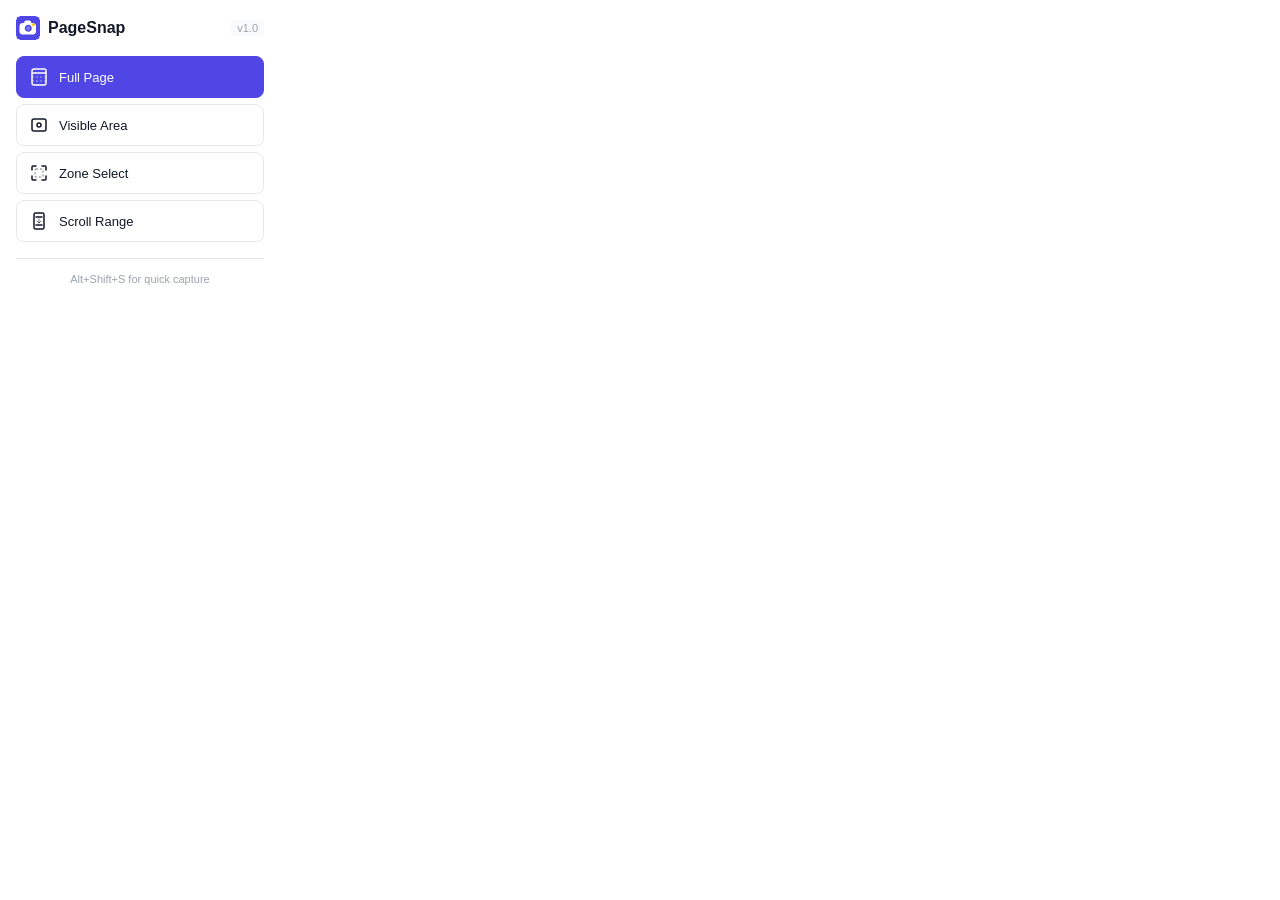
==== popup.html @ 317ad987 "Implement PageSnap Chrome extension MVP Full-page screenshot and annotation Chrome extension built t" ====
<!DOCTYPE html>
<html lang="en">
<head>
  <meta charset="UTF-8">
  <meta name="viewport" content="width=device-width, initial-scale=1.0">
  <title>PageSnap</title>
  <link rel="stylesheet" href="popup.css">
</head>
<body>
  <div id="app">
    <header class="header">
      <div class="logo">
        <img src="icons/icon48.png" alt="PageSnap" width="24" height="24">
        <h1>PageSnap</h1>
      </div>
      <span class="version">v1.0</span>
    </header>

    <section class="capture-modes">
      <button class="capture-btn primary" data-mode="fullpage" title="Capture entire page (Alt+Shift+S)">
        <svg width="20" height="20" viewBox="0 0 20 20" fill="none">
          <rect x="3" y="2" width="14" height="16" rx="2" stroke="currentColor" stroke-width="1.5"/>
          <line x1="3" y1="6" x2="17" y2="6" stroke="currentColor" stroke-width="1.5"/>
          <line x1="3" y1="10" x2="17" y2="10" stroke="currentColor" stroke-width="1" stroke-dasharray="2 2" opacity="0.5"/>
          <line x1="3" y1="14" x2="17" y2="14" stroke="currentColor" stroke-width="1" stroke-dasharray="2 2" opacity="0.5"/>
        </svg>
        <span>Full Page</span>
      </button>

      <button class="capture-btn" data-mode="visible" title="Capture visible area only">
        <svg width="20" height="20" viewBox="0 0 20 20" fill="none">
          <rect x="3" y="4" width="14" height="12" rx="2" stroke="currentColor" stroke-width="1.5"/>
          <circle cx="10" cy="10" r="2" stroke="currentColor" stroke-width="1.5"/>
        </svg>
        <span>Visible Area</span>
      </button>

      <button class="capture-btn" data-mode="zone" title="Select a region to capture">
        <svg width="20" height="20" viewBox="0 0 20 20" fill="none">
          <path d="M3 7V4a1 1 0 011-1h3M13 3h3a1 1 0 011 1v3M17 13v3a1 1 0 01-1 1h-3M7 17H4a1 1 0 01-1-1v-3" stroke="currentColor" stroke-width="1.5" stroke-linecap="round"/>
          <rect x="6" y="6" width="8" height="8" rx="1" stroke="currentColor" stroke-width="1" stroke-dasharray="2 2" opacity="0.6"/>
        </svg>
        <span>Zone Select</span>
      </button>

      <button class="capture-btn" data-mode="scrollrange" title="Capture between two scroll positions">
        <svg width="20" height="20" viewBox="0 0 20 20" fill="none">
          <rect x="5" y="2" width="10" height="16" rx="1.5" stroke="currentColor" stroke-width="1.5"/>
          <line x1="7" y1="6" x2="13" y2="6" stroke="currentColor" stroke-width="1.5" stroke-linecap="round"/>
          <line x1="7" y1="14" x2="13" y2="14" stroke="currentColor" stroke-width="1.5" stroke-linecap="round"/>
          <path d="M10 8v4M8 10l2 2 2-2" stroke="currentColor" stroke-width="1" stroke-linecap="round" stroke-linejoin="round" opacity="0.6"/>
        </svg>
        <span>Scroll Range</span>
      </button>
    </section>

    <section class="recent-section" id="recentSection" style="display:none;">
      <div class="section-header">
        <h2>Recent Captures</h2>
        <button class="text-btn" id="clearHistory">Clear</button>
      </div>
      <div class="recent-grid" id="recentGrid"></div>
    </section>

    <footer class="footer">
      <span class="shortcut-hint">Alt+Shift+S for quick capture</span>
    </footer>
  </div>

  <script src="popup.js"></script>
</body>
</html>
---- popup.css ----
/* PageSnap Popup Styles */

:root {
  --bg-primary: #FFFFFF;
  --bg-secondary: #F9FAFB;
  --bg-hover: #F3F4F6;
  --text-primary: #111827;
  --text-secondary: #6B7280;
  --text-muted: #9CA3AF;
  --accent: #4F46E5;
  --accent-hover: #4338CA;
  --accent-light: #EEF2FF;
  --border: #E5E7EB;
  --shadow: 0 1px 3px rgba(0, 0, 0, 0.08);
  --radius: 8px;
}

@media (prefers-color-scheme: dark) {
  :root {
    --bg-primary: #1F2937;
    --bg-secondary: #111827;
    --bg-hover: #374151;
    --text-primary: #F9FAFB;
    --text-secondary: #9CA3AF;
    --text-muted: #6B7280;
    --accent: #818CF8;
    --accent-hover: #6366F1;
    --accent-light: #1E1B4B;
    --border: #374151;
  }
}

* {
  margin: 0;
  padding: 0;
  box-sizing: border-box;
}

body {
  width: 280px;
  font-family: -apple-system, BlinkMacSystemFont, "Segoe UI", Roboto, sans-serif;
  font-size: 13px;
  background: var(--bg-primary);
  color: var(--text-primary);
}

#app {
  padding: 16px;
}

/* Header */
.header {
  display: flex;
  justify-content: space-between;
  align-items: center;
  margin-bottom: 16px;
}

.logo {
  display: flex;
  align-items: center;
  gap: 8px;
}

.logo img {
  border-radius: 4px;
}

.logo h1 {
  font-size: 16px;
  font-weight: 700;
  color: var(--text-primary);
}

.version {
  font-size: 11px;
  color: var(--text-muted);
  background: var(--bg-secondary);
  padding: 2px 6px;
  border-radius: 4px;
}

/* Capture Modes */
.capture-modes {
  display: flex;
  flex-direction: column;
  gap: 6px;
}

.capture-btn {
  display: flex;
  align-items: center;
  gap: 10px;
  width: 100%;
  padding: 10px 12px;
  border: 1px solid var(--border);
  border-radius: var(--radius);
  background: var(--bg-primary);
  color: var(--text-primary);
  cursor: pointer;
  transition: all 0.15s ease;
  font-size: 13px;
  font-weight: 500;
  text-align: left;
}

.capture-btn:hover {
  background: var(--bg-hover);
  border-color: var(--accent);
}

.capture-btn:active {
  transform: scale(0.98);
}

.capture-btn.primary {
  background: var(--accent);
  color: white;
  border-color: var(--accent);
}

.capture-btn.primary:hover {
  background: var(--accent-hover);
}

.capture-btn svg {
  flex-shrink: 0;
}

/* Recent Captures */
.recent-section {
  margin-top: 16px;
  padding-top: 12px;
  border-top: 1px solid var(--border);
}

.section-header {
  display: flex;
  justify-content: space-between;
  align-items: center;
  margin-bottom: 8px;
}

.section-header h2 {
  font-size: 12px;
  font-weight: 600;
  color: var(--text-secondary);
  text-transform: uppercase;
  letter-spacing: 0.5px;
}

.text-btn {
  background: none;
  border: none;
  color: var(--text-muted);
  font-size: 11px;
  cursor: pointer;
  padding: 2px 4px;
}

.text-btn:hover {
  color: var(--accent);
}

.recent-grid {
  display: grid;
  grid-template-columns: repeat(3, 1fr);
  gap: 6px;
}

.recent-thumb {
  aspect-ratio: 4/3;
  border-radius: 4px;
  overflow: hidden;
  border: 1px solid var(--border);
  cursor: pointer;
  transition: border-color 0.15s;
}

.recent-thumb:hover {
  border-color: var(--accent);
}

.recent-thumb img {
  width: 100%;
  height: 100%;
  object-fit: cover;
}

/* Footer */
.footer {
  margin-top: 16px;
  padding-top: 12px;
  border-top: 1px solid var(--border);
  text-align: center;
}

.shortcut-hint {
  font-size: 11px;
  color: var(--text-muted);
}

/* Loading state */
.capture-btn.loading {
  pointer-events: none;
  opacity: 0.7;
}

.capture-btn.loading::after {
  content: '';
  width: 14px;
  height: 14px;
  border: 2px solid rgba(255,255,255,0.3);
  border-top-color: currentColor;
  border-radius: 50%;
  animation: spin 0.6s linear infinite;
  margin-left: auto;
}

@keyframes spin {
  to { transform: rotate(360deg); }
}
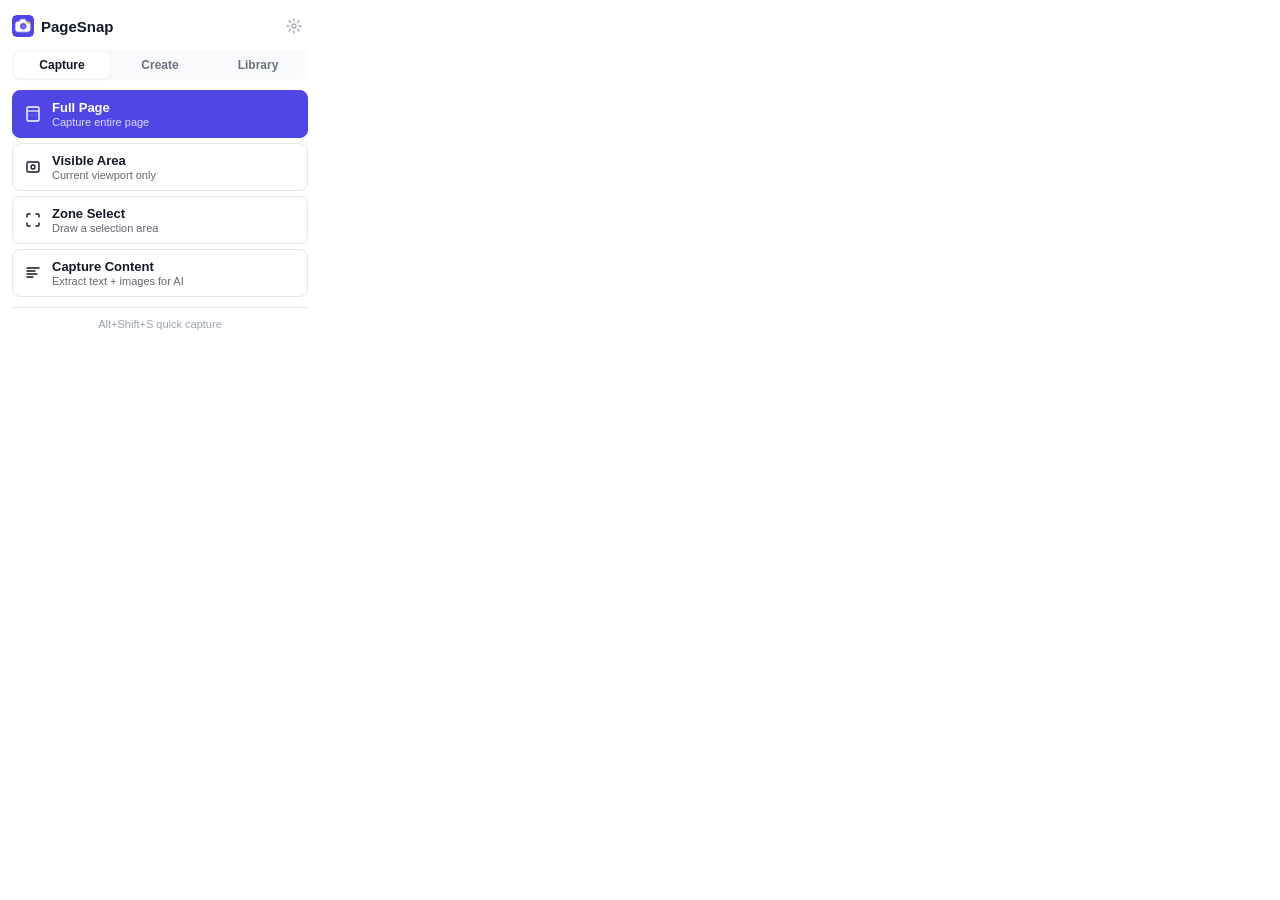
==== commit 324dd0dd: "PageSnap v2: Content capture + AI repurposing engine Major evolution from screenshot tool to content" ====
--- a/popup.html
+++ b/popup.html
@@ -10,60 +10,145 @@
   <div id="app">
     <header class="header">
       <div class="logo">
-        <img src="icons/icon48.png" alt="PageSnap" width="24" height="24">
+        <img src="icons/icon48.png" alt="PageSnap" width="22" height="22">
         <h1>PageSnap</h1>
       </div>
-      <span class="version">v1.0</span>
+      <button class="icon-btn" id="settingsBtn" title="Settings">
+        <svg width="16" height="16" viewBox="0 0 16 16" fill="none">
+          <circle cx="8" cy="8" r="2" stroke="currentColor" stroke-width="1.3"/>
+          <path d="M8 1v2M8 13v2M1 8h2M13 8h2M3.05 3.05l1.41 1.41M11.54 11.54l1.41 1.41M3.05 12.95l1.41-1.41M11.54 4.46l1.41-1.41" stroke="currentColor" stroke-width="1.3" stroke-linecap="round"/>
+        </svg>
+      </button>
     </header>
 
-    <section class="capture-modes">
-      <button class="capture-btn primary" data-mode="fullpage" title="Capture entire page (Alt+Shift+S)">
-        <svg width="20" height="20" viewBox="0 0 20 20" fill="none">
-          <rect x="3" y="2" width="14" height="16" rx="2" stroke="currentColor" stroke-width="1.5"/>
-          <line x1="3" y1="6" x2="17" y2="6" stroke="currentColor" stroke-width="1.5"/>
-          <line x1="3" y1="10" x2="17" y2="10" stroke="currentColor" stroke-width="1" stroke-dasharray="2 2" opacity="0.5"/>
-          <line x1="3" y1="14" x2="17" y2="14" stroke="currentColor" stroke-width="1" stroke-dasharray="2 2" opacity="0.5"/>
-        </svg>
-        <span>Full Page</span>
-      </button>
+    <!-- Tab Selector -->
+    <div class="tabs">
+      <button class="tab active" data-tab="capture">Capture</button>
+      <button class="tab" data-tab="create">Create</button>
+      <button class="tab" data-tab="library">Library</button>
+    </div>
 
-      <button class="capture-btn" data-mode="visible" title="Capture visible area only">
-        <svg width="20" height="20" viewBox="0 0 20 20" fill="none">
-          <rect x="3" y="4" width="14" height="12" rx="2" stroke="currentColor" stroke-width="1.5"/>
-          <circle cx="10" cy="10" r="2" stroke="currentColor" stroke-width="1.5"/>
-        </svg>
-        <span>Visible Area</span>
-      </button>
+    <!-- Capture Tab -->
+    <section class="tab-content active" id="captureTab">
+      <div class="capture-modes">
+        <button class="capture-btn primary" data-mode="fullpage">
+          <svg width="18" height="18" viewBox="0 0 18 18" fill="none">
+            <rect x="3" y="2" width="12" height="14" rx="1.5" stroke="currentColor" stroke-width="1.4"/>
+            <line x1="3" y1="6" x2="15" y2="6" stroke="currentColor" stroke-width="1.2"/>
+            <line x1="3" y1="10" x2="15" y2="10" stroke="currentColor" stroke-width="0.8" stroke-dasharray="2 2" opacity="0.4"/>
+          </svg>
+          <div class="btn-text">
+            <span class="btn-title">Full Page</span>
+            <span class="btn-desc">Capture entire page</span>
+          </div>
+        </button>
 
-      <button class="capture-btn" data-mode="zone" title="Select a region to capture">
-        <svg width="20" height="20" viewBox="0 0 20 20" fill="none">
-          <path d="M3 7V4a1 1 0 011-1h3M13 3h3a1 1 0 011 1v3M17 13v3a1 1 0 01-1 1h-3M7 17H4a1 1 0 01-1-1v-3" stroke="currentColor" stroke-width="1.5" stroke-linecap="round"/>
-          <rect x="6" y="6" width="8" height="8" rx="1" stroke="currentColor" stroke-width="1" stroke-dasharray="2 2" opacity="0.6"/>
-        </svg>
-        <span>Zone Select</span>
-      </button>
+        <button class="capture-btn" data-mode="visible">
+          <svg width="18" height="18" viewBox="0 0 18 18" fill="none">
+            <rect x="3" y="4" width="12" height="10" rx="1.5" stroke="currentColor" stroke-width="1.4"/>
+            <circle cx="9" cy="9" r="2" stroke="currentColor" stroke-width="1.3"/>
+          </svg>
+          <div class="btn-text">
+            <span class="btn-title">Visible Area</span>
+            <span class="btn-desc">Current viewport only</span>
+          </div>
+        </button>
 
-      <button class="capture-btn" data-mode="scrollrange" title="Capture between two scroll positions">
-        <svg width="20" height="20" viewBox="0 0 20 20" fill="none">
-          <rect x="5" y="2" width="10" height="16" rx="1.5" stroke="currentColor" stroke-width="1.5"/>
-          <line x1="7" y1="6" x2="13" y2="6" stroke="currentColor" stroke-width="1.5" stroke-linecap="round"/>
-          <line x1="7" y1="14" x2="13" y2="14" stroke="currentColor" stroke-width="1.5" stroke-linecap="round"/>
-          <path d="M10 8v4M8 10l2 2 2-2" stroke="currentColor" stroke-width="1" stroke-linecap="round" stroke-linejoin="round" opacity="0.6"/>
-        </svg>
-        <span>Scroll Range</span>
-      </button>
+        <button class="capture-btn" data-mode="zone">
+          <svg width="18" height="18" viewBox="0 0 18 18" fill="none">
+            <path d="M3 6V4a1 1 0 011-1h2M12 3h2a1 1 0 011 1v2M15 12v2a1 1 0 01-1 1h-2M6 15H4a1 1 0 01-1-1v-2" stroke="currentColor" stroke-width="1.4" stroke-linecap="round"/>
+          </svg>
+          <div class="btn-text">
+            <span class="btn-title">Zone Select</span>
+            <span class="btn-desc">Draw a selection area</span>
+          </div>
+        </button>
+
+        <button class="capture-btn" data-mode="content">
+          <svg width="18" height="18" viewBox="0 0 18 18" fill="none">
+            <path d="M3 4h12M3 7h8M3 10h10M3 13h6" stroke="currentColor" stroke-width="1.4" stroke-linecap="round"/>
+          </svg>
+          <div class="btn-text">
+            <span class="btn-title">Capture Content</span>
+            <span class="btn-desc">Extract text + images for AI</span>
+          </div>
+        </button>
+      </div>
     </section>
 
-    <section class="recent-section" id="recentSection" style="display:none;">
-      <div class="section-header">
-        <h2>Recent Captures</h2>
-        <button class="text-btn" id="clearHistory">Clear</button>
+    <!-- Create Tab (AI Output Modes) -->
+    <section class="tab-content" id="createTab">
+      <p class="tab-intro">Capture content first, then create from it. Or click to extract + generate in one step.</p>
+      <div class="create-modes">
+        <button class="create-btn" data-output="quickquote">
+          <span class="create-icon">💬</span>
+          <div class="btn-text">
+            <span class="btn-title">Quick Quote</span>
+            <span class="btn-desc">Punchy tweet / X post</span>
+          </div>
+        </button>
+
+        <button class="create-btn" data-output="linkedin">
+          <span class="create-icon">💼</span>
+          <div class="btn-text">
+            <span class="btn-title">LinkedIn Post</span>
+            <span class="btn-desc">Thought leadership post</span>
+          </div>
+        </button>
+
+        <button class="create-btn" data-output="blogseed">
+          <span class="create-icon">📝</span>
+          <div class="btn-text">
+            <span class="btn-title">Blog Seed</span>
+            <span class="btn-desc">Blog ideas + outline</span>
+          </div>
+        </button>
+
+        <button class="create-btn" data-output="thread">
+          <span class="create-icon">🧵</span>
+          <div class="btn-text">
+            <span class="btn-title">Thread Builder</span>
+            <span class="btn-desc">Twitter/X thread</span>
+          </div>
+        </button>
+
+        <button class="create-btn" data-output="summary">
+          <span class="create-icon">📋</span>
+          <div class="btn-text">
+            <span class="btn-title">Summary Card</span>
+            <span class="btn-desc">Key points at a glance</span>
+          </div>
+        </button>
+
+        <button class="create-btn" data-output="graphic">
+          <span class="create-icon">🎨</span>
+          <div class="btn-text">
+            <span class="btn-title">Social Graphic</span>
+            <span class="btn-desc">Shareable quote card</span>
+          </div>
+        </button>
       </div>
-      <div class="recent-grid" id="recentGrid"></div>
+    </section>
+
+    <!-- Library Tab (Swipe File) -->
+    <section class="tab-content" id="libraryTab">
+      <div class="library-header">
+        <input type="text" class="search-input" id="librarySearch" placeholder="Search your library...">
+      </div>
+      <div class="library-filters" id="libraryFilters">
+        <button class="filter-btn active" data-filter="all">All</button>
+        <button class="filter-btn" data-filter="favorites">Favorites</button>
+      </div>
+      <div class="library-list" id="libraryList">
+        <div class="empty-state">
+          <p>No captures yet.</p>
+          <p class="muted">Captured content will appear here.</p>
+        </div>
+      </div>
     </section>
 
     <footer class="footer">
-      <span class="shortcut-hint">Alt+Shift+S for quick capture</span>
+      <span class="shortcut-hint">Alt+Shift+S quick capture</span>
     </footer>
   </div>
 
--- a/popup.css
+++ b/popup.css
@@ -1,26 +1,23 @@
-/* PageSnap Popup Styles */
-
 :root {
-  --bg-primary: #FFFFFF;
+  --bg: #FFFFFF;
   --bg-secondary: #F9FAFB;
   --bg-hover: #F3F4F6;
-  --text-primary: #111827;
+  --text: #111827;
   --text-secondary: #6B7280;
   --text-muted: #9CA3AF;
   --accent: #4F46E5;
   --accent-hover: #4338CA;
   --accent-light: #EEF2FF;
   --border: #E5E7EB;
-  --shadow: 0 1px 3px rgba(0, 0, 0, 0.08);
   --radius: 8px;
 }
 
 @media (prefers-color-scheme: dark) {
   :root {
-    --bg-primary: #1F2937;
+    --bg: #1F2937;
     --bg-secondary: #111827;
     --bg-hover: #374151;
-    --text-primary: #F9FAFB;
+    --text: #F9FAFB;
     --text-secondary: #9CA3AF;
     --text-muted: #6B7280;
     --accent: #818CF8;
@@ -30,86 +27,134 @@
   }
 }
 
-* {
-  margin: 0;
-  padding: 0;
-  box-sizing: border-box;
-}
+* { margin: 0; padding: 0; box-sizing: border-box; }
 
 body {
-  width: 280px;
+  width: 320px;
   font-family: -apple-system, BlinkMacSystemFont, "Segoe UI", Roboto, sans-serif;
   font-size: 13px;
-  background: var(--bg-primary);
-  color: var(--text-primary);
-}
-
-#app {
-  padding: 16px;
-}
+  background: var(--bg);
+  color: var(--text);
+}
+
+#app { padding: 12px; }
 
 /* Header */
 .header {
   display: flex;
   justify-content: space-between;
   align-items: center;
-  margin-bottom: 16px;
+  margin-bottom: 10px;
 }
 
 .logo {
   display: flex;
   align-items: center;
-  gap: 8px;
-}
-
-.logo img {
-  border-radius: 4px;
-}
+  gap: 7px;
+}
+
+.logo img { border-radius: 4px; }
 
 .logo h1 {
-  font-size: 16px;
+  font-size: 15px;
   font-weight: 700;
-  color: var(--text-primary);
-}
-
-.version {
-  font-size: 11px;
-  color: var(--text-muted);
+}
+
+.icon-btn {
+  display: flex;
+  align-items: center;
+  justify-content: center;
+  width: 28px;
+  height: 28px;
+  border: none;
+  border-radius: 6px;
+  background: transparent;
+  color: var(--text-muted);
+  cursor: pointer;
+}
+
+.icon-btn:hover {
+  background: var(--bg-hover);
+  color: var(--text);
+}
+
+/* Tabs */
+.tabs {
+  display: flex;
+  gap: 2px;
   background: var(--bg-secondary);
-  padding: 2px 6px;
-  border-radius: 4px;
-}
-
-/* Capture Modes */
-.capture-modes {
+  border-radius: var(--radius);
+  padding: 2px;
+  margin-bottom: 10px;
+}
+
+.tab {
+  flex: 1;
+  padding: 6px 8px;
+  border: none;
+  border-radius: 6px;
+  background: transparent;
+  color: var(--text-secondary);
+  font-size: 12px;
+  font-weight: 600;
+  cursor: pointer;
+  transition: all 0.12s;
+}
+
+.tab.active {
+  background: var(--bg);
+  color: var(--text);
+  box-shadow: 0 1px 3px rgba(0,0,0,0.08);
+}
+
+.tab:hover:not(.active) {
+  color: var(--text);
+}
+
+/* Tab Content */
+.tab-content {
+  display: none;
+}
+
+.tab-content.active {
+  display: block;
+}
+
+.tab-intro {
+  font-size: 11px;
+  color: var(--text-muted);
+  margin-bottom: 8px;
+  line-height: 1.4;
+}
+
+/* Capture Buttons */
+.capture-modes, .create-modes {
   display: flex;
   flex-direction: column;
-  gap: 6px;
-}
-
-.capture-btn {
+  gap: 5px;
+}
+
+.capture-btn, .create-btn {
   display: flex;
   align-items: center;
   gap: 10px;
   width: 100%;
-  padding: 10px 12px;
+  padding: 9px 11px;
   border: 1px solid var(--border);
   border-radius: var(--radius);
-  background: var(--bg-primary);
-  color: var(--text-primary);
-  cursor: pointer;
-  transition: all 0.15s ease;
-  font-size: 13px;
-  font-weight: 500;
+  background: var(--bg);
+  color: var(--text);
+  cursor: pointer;
+  transition: all 0.12s;
   text-align: left;
 }
 
-.capture-btn:hover {
+.capture-btn:hover, .create-btn:hover {
   background: var(--bg-hover);
   border-color: var(--accent);
 }
 
-.capture-btn:active {
+.capture-btn:active, .create-btn:active {
   transform: scale(0.98);
 }
 
@@ -123,74 +168,141 @@
   background: var(--accent-hover);
 }
 
-.capture-btn svg {
+.capture-btn svg { flex-shrink: 0; }
+
+.create-icon {
+  font-size: 18px;
+  width: 24px;
+  text-align: center;
   flex-shrink: 0;
 }
 
-/* Recent Captures */
-.recent-section {
-  margin-top: 16px;
-  padding-top: 12px;
-  border-top: 1px solid var(--border);
-}
-
-.section-header {
-  display: flex;
-  justify-content: space-between;
-  align-items: center;
+.btn-text {
+  display: flex;
+  flex-direction: column;
+  gap: 1px;
+}
+
+.btn-title {
+  font-size: 13px;
+  font-weight: 600;
+}
+
+.btn-desc {
+  font-size: 11px;
+  opacity: 0.65;
+  font-weight: 400;
+}
+
+.capture-btn.primary .btn-desc {
+  opacity: 0.8;
+}
+
+/* Library */
+.library-header {
   margin-bottom: 8px;
 }
 
-.section-header h2 {
+.search-input {
+  width: 100%;
+  padding: 7px 10px;
+  border: 1px solid var(--border);
+  border-radius: var(--radius);
+  background: var(--bg-secondary);
+  color: var(--text);
+  font-size: 12px;
+  outline: none;
+}
+
+.search-input:focus {
+  border-color: var(--accent);
+}
+
+.library-filters {
+  display: flex;
+  gap: 4px;
+  margin-bottom: 8px;
+}
+
+.filter-btn {
+  padding: 3px 10px;
+  border: 1px solid var(--border);
+  border-radius: 20px;
+  background: transparent;
+  color: var(--text-secondary);
+  font-size: 11px;
+  cursor: pointer;
+}
+
+.filter-btn.active {
+  background: var(--accent-light);
+  border-color: var(--accent);
+  color: var(--accent);
+}
+
+.library-list {
+  max-height: 260px;
+  overflow-y: auto;
+}
+
+.library-item {
+  display: flex;
+  gap: 8px;
+  padding: 8px;
+  border-radius: 6px;
+  cursor: pointer;
+  transition: background 0.1s;
+}
+
+.library-item:hover {
+  background: var(--bg-hover);
+}
+
+.library-item-content {
+  flex: 1;
+  min-width: 0;
+}
+
+.library-item-title {
   font-size: 12px;
   font-weight: 600;
-  color: var(--text-secondary);
-  text-transform: uppercase;
-  letter-spacing: 0.5px;
-}
-
-.text-btn {
+  white-space: nowrap;
+  overflow: hidden;
+  text-overflow: ellipsis;
+}
+
+.library-item-domain {
+  font-size: 11px;
+  color: var(--text-muted);
+}
+
+.library-item-fav {
+  color: var(--text-muted);
   background: none;
   border: none;
-  color: var(--text-muted);
-  font-size: 11px;
-  cursor: pointer;
-  padding: 2px 4px;
-}
-
-.text-btn:hover {
-  color: var(--accent);
-}
-
-.recent-grid {
-  display: grid;
-  grid-template-columns: repeat(3, 1fr);
-  gap: 6px;
-}
-
-.recent-thumb {
-  aspect-ratio: 4/3;
-  border-radius: 4px;
-  overflow: hidden;
-  border: 1px solid var(--border);
-  cursor: pointer;
-  transition: border-color 0.15s;
-}
-
-.recent-thumb:hover {
-  border-color: var(--accent);
-}
-
-.recent-thumb img {
-  width: 100%;
-  height: 100%;
-  object-fit: cover;
+  cursor: pointer;
+  font-size: 14px;
+}
+
+.library-item-fav.active {
+  color: #F59E0B;
+}
+
+.empty-state {
+  text-align: center;
+  padding: 24px 16px;
+  color: var(--text-muted);
+}
+
+.empty-state .muted {
+  font-size: 11px;
+  margin-top: 4px;
 }
 
 /* Footer */
 .footer {
-  margin-top: 16px;
-  padding-top: 12px;
+  margin-top: 10px;
+  padding-top: 8px;
   border-top: 1px solid var(--border);
   text-align: center;
 }
@@ -200,23 +312,10 @@
   color: var(--text-muted);
 }
 
-/* Loading state */
-.capture-btn.loading {
+/* Loading */
+.capture-btn.loading, .create-btn.loading {
   pointer-events: none;
   opacity: 0.7;
 }
 
-.capture-btn.loading::after {
-  content: '';
-  width: 14px;
-  height: 14px;
-  border: 2px solid rgba(255,255,255,0.3);
-  border-top-color: currentColor;
-  border-radius: 50%;
-  animation: spin 0.6s linear infinite;
-  margin-left: auto;
-}
-
-@keyframes spin {
-  to { transform: rotate(360deg); }
-}
+@keyframes spin { to { transform: rotate(360deg); } }
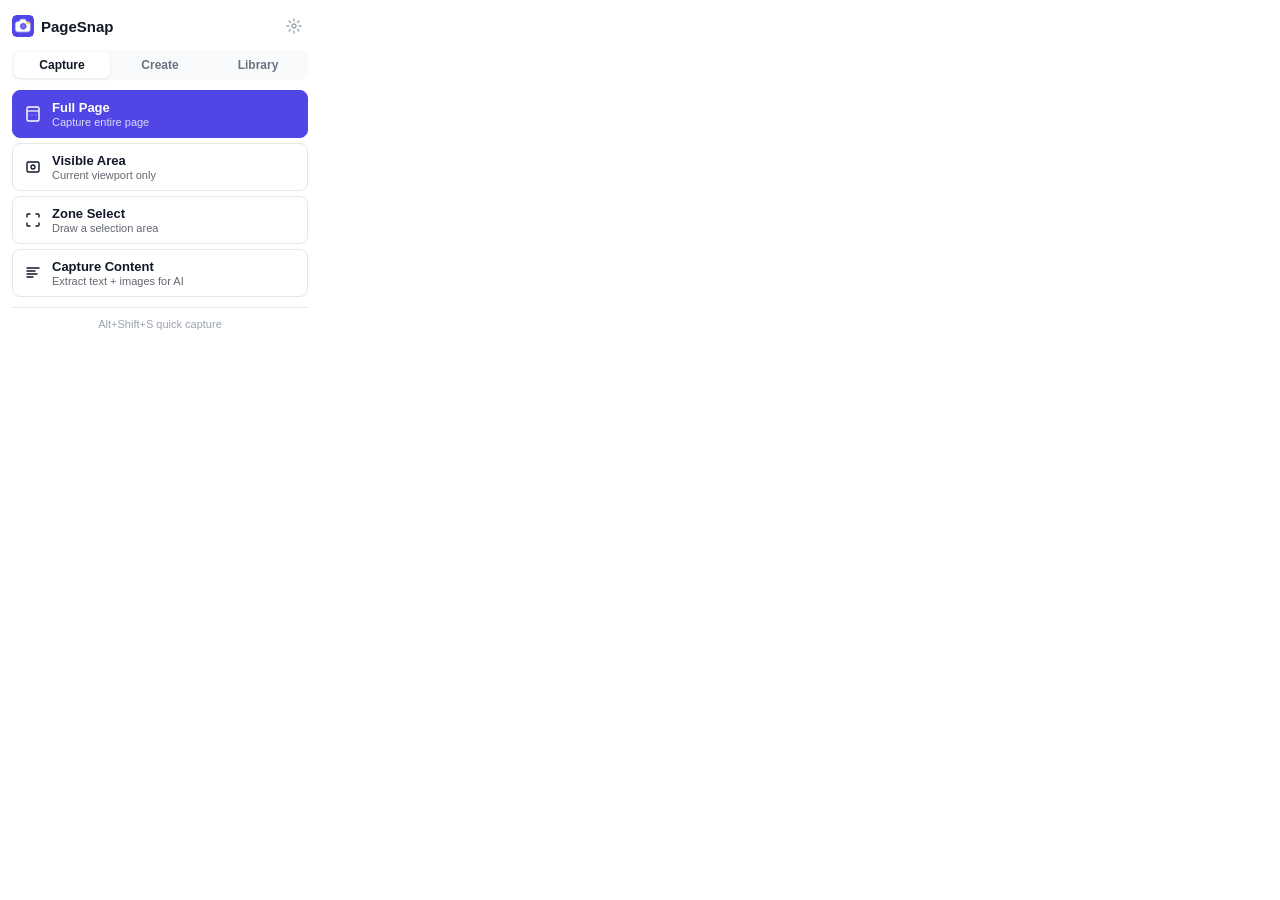
==== commit 50a7ac78: "Add YouTube video integration - transcript, thumbnails, timecode clipping New features: - Video tab " ====
--- a/popup.html
+++ b/popup.html
@@ -73,12 +73,23 @@
             <span class="btn-desc">Extract text + images for AI</span>
           </div>
         </button>
+
+        <button class="capture-btn youtube-btn" data-mode="youtube" id="youtubeBtn" style="display:none">
+          <svg width="18" height="18" viewBox="0 0 18 18" fill="none">
+            <rect x="2" y="4" width="14" height="10" rx="2" stroke="currentColor" stroke-width="1.3"/>
+            <path d="M7.5 7v4l3.5-2-3.5-2z" fill="currentColor"/>
+          </svg>
+          <div class="btn-text">
+            <span class="btn-title">Video Clip</span>
+            <span class="btn-desc">YouTube transcript + thumbnails</span>
+          </div>
+        </button>
       </div>
     </section>
 
     <!-- Create Tab (AI Output Modes) -->
     <section class="tab-content" id="createTab">
-      <p class="tab-intro">Capture content first, then create from it. Or click to extract + generate in one step.</p>
+      <p class="tab-intro">Extract + generate in one click.</p>
       <div class="create-modes">
         <button class="create-btn" data-output="quickquote">
           <span class="create-icon">💬</span>
@@ -88,11 +99,59 @@
           </div>
         </button>
 
+        <button class="create-btn" data-output="hottake">
+          <span class="create-icon">🔥</span>
+          <div class="btn-text">
+            <span class="btn-title">Hot Take</span>
+            <span class="btn-desc">Spicy contrarian angle</span>
+          </div>
+        </button>
+
         <button class="create-btn" data-output="linkedin">
           <span class="create-icon">💼</span>
           <div class="btn-text">
             <span class="btn-title">LinkedIn Post</span>
-            <span class="btn-desc">Thought leadership post</span>
+            <span class="btn-desc">Real thought leadership</span>
+          </div>
+        </button>
+
+        <button class="create-btn" data-output="thread">
+          <span class="create-icon">🧵</span>
+          <div class="btn-text">
+            <span class="btn-title">Thread Builder</span>
+            <span class="btn-desc">Twitter/X thread</span>
+          </div>
+        </button>
+
+        <button class="create-btn" data-output="summary">
+          <span class="create-icon">📋</span>
+          <div class="btn-text">
+            <span class="btn-title">Summary</span>
+            <span class="btn-desc">Key points at a glance</span>
+          </div>
+        </button>
+
+        <button class="create-btn" data-output="tldr">
+          <span class="create-icon">⚡</span>
+          <div class="btn-text">
+            <span class="btn-title">TL;DR</span>
+            <span class="btn-desc">2-3 sentences, max</span>
+          </div>
+        </button>
+
+        <button class="create-btn" data-output="bulletbrief">
+          <span class="create-icon">📌</span>
+          <div class="btn-text">
+            <span class="btn-title">Bullet Brief</span>
+            <span class="btn-desc">Just the facts</span>
+          </div>
+        </button>
+
+        <button class="create-btn" data-output="newsletter">
+          <span class="create-icon">📧</span>
+          <div class="btn-text">
+            <span class="btn-title">Newsletter</span>
+            <span class="btn-desc">Editorial blurb</span>
           </div>
         </button>
 
@@ -104,19 +163,19 @@
           </div>
         </button>
 
-        <button class="create-btn" data-output="thread">
-          <span class="create-icon">🧵</span>
-          <div class="btn-text">
-            <span class="btn-title">Thread Builder</span>
-            <span class="btn-desc">Twitter/X thread</span>
-          </div>
-        </button>
-
-        <button class="create-btn" data-output="summary">
-          <span class="create-icon">📋</span>
-          <div class="btn-text">
-            <span class="btn-title">Summary Card</span>
-            <span class="btn-desc">Key points at a glance</span>
+        <button class="create-btn" data-output="rewrite">
+          <span class="create-icon">🔄</span>
+          <div class="btn-text">
+            <span class="btn-title">Rewrite</span>
+            <span class="btn-desc">Remix in new voice</span>
+          </div>
+        </button>
+
+        <button class="create-btn" data-output="llmextract">
+          <span class="create-icon">🤖</span>
+          <div class="btn-text">
+            <span class="btn-title">LLM Extract</span>
+            <span class="btn-desc">Clean markdown for AI</span>
           </div>
         </button>
 
--- a/popup.css
+++ b/popup.css
@@ -169,6 +169,9 @@
 }
 
 .capture-btn svg { flex-shrink: 0; }
+.capture-btn.youtube-btn { border-color: rgba(255, 0, 0, 0.15); }
+.capture-btn.youtube-btn:hover { background: rgba(255, 0, 0, 0.04); border-color: rgba(255, 0, 0, 0.3); }
+.capture-btn.youtube-btn svg { color: #FF0000; }
 
 .create-icon {
   font-size: 18px;
